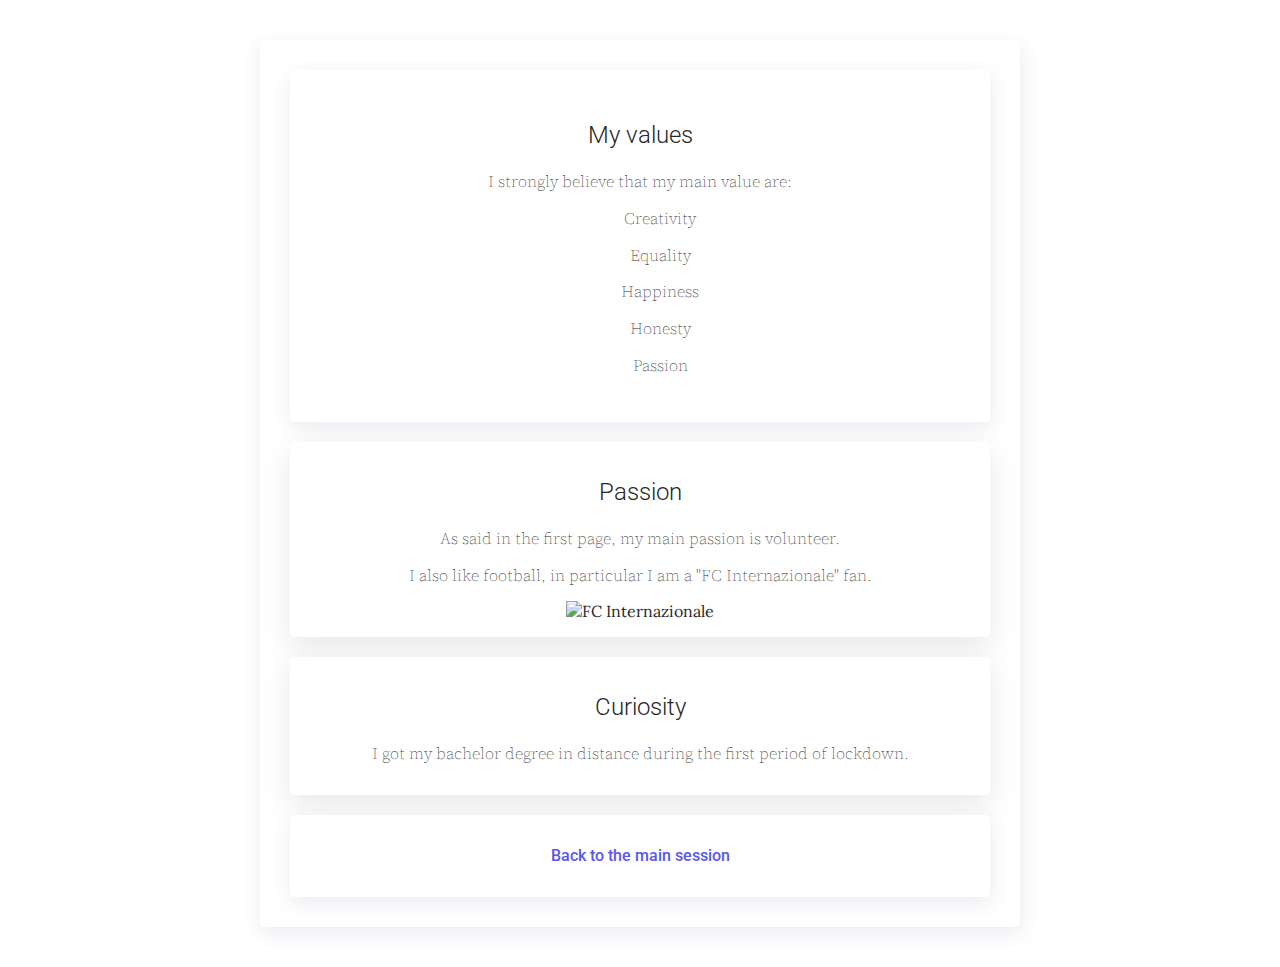
==== curiosity.html @ 58c12ed8 "Add files via upload" ====
<!DOCTYPE html>
<html>
<head>
	<title>Roberta Introini's profile</title>
	<meta name="description" content="This is the profile of Roberta">
	<meta charset="utf-8">
	<link href="https://fonts.googleapis.com/css2?family=Lora:wght@500&family=Roboto:wght@500&family=Source+Serif+Pro&display=swap" rel="stylesheet">
	<link rel="stylesheet" type="text/css" href="style.css">
	<link rel="stylesheet" type="text/css" href="https://use.fontaweome.com/releases/v5.2.0/css/all.css" integrity="sha384-hWVjflwFxL6sNzntih27bfxkr27PmbbK/iSvJ+a4+0owXq79v+lsFkW54b0GbiDQ" crossorigin="anonymous">
</head>
<body>
	<div class="container";>

		<div class="class-white">
			<h2>My values</h2>
			<p>
			I strongly believe that my main value are:
			</p>
			<ul class="list-justified">
					<p>Creativity</p>
					<p>Equality</p>
					<p>Happiness</p>
					<p>Honesty</p>
					<p>Passion</p>
			</ul>
		</div>

		<div class="card-white" >
			<h2>Passion</h2>
			<p>As said in the first page, my main passion is volunteer.</p>
			<p>I also like football, in particular I am a "FC Internazionale" fan. </p>
			<img src="images/inter.png" id="InterPic" alt="FC Internazionale">
		</div>

		<div class="card-white" >
			<h2>Curiosity</h2>
			<p>I got my bachelor degree in distance during the first period of lockdown.</p>
		</div>

	<div>
		<a href="index.html">Back to the main session</a>
	</div>
		
	</div>
</body>
</html>
---- style.css ----
/* Colors and fonts */
body	{
	background: rgb(#DBDBDB);
	color: rgb(40, 40, 40);
	font-family: 'Lora', sans-serif;
	font-size: 16px;
	font-weight: 200;
	text-align: center;
	line-height: 1.3;
}

h1, h2, h3	{
	font-family: 'Roboto', sans-serif;
	font-weight: 500;
}
p {
	font-family: 'Source Serif Pro', serif;
}
h1	{
	color: rgb(30, 30,30);
	font-size: 28px;
	font-weight: 850;
	letter-spacing: 5px;
	text-transform: uppercase;
}

h2	{
	color: rgb(100, 100, 100)
	font-size: 24px;
	font-weight: 300;
}

a	{
	font-family: 'Roboto', sans-serif;
	text-decoration: none;
	color: #5858ED;
	font-weight: 500;
	font-size: 16px;
}


a:hover {
	color: black;
}   

div {
	background: white;
	padding: 30px;
	border: 0px solid black; 
	margin: 0px;
	border-radius: 4px;
	box-shadow: 1px 6px 20px rgba(60, 60, 120, 0.1);
}

/* Custom design with class (99% of your design) */
.container {
	width: 700px;
	margin: 40px auto;
}

@media (max-width: 760px) {
	.container {
		width: 600px;
	}
}

@media (max-width: 500px) {
	.container {
		width: 400px;
	}
}

.card-white {
	background-color: white;
	padding: 15px;
	box-shadow: 0px 10px 30px rgba(30,30,30,0.1);
	border-radius: 4px;
	margin: 20px 0px;
	text-align: center;
}

.btn-blue {
	background-color: #5858ED;
	color: white;
	padding: 15px 20px;
	border-radius: 4px;
}

.btn-blue:hover {
	background-color: #5858ED;
}

.img-circle {
	border-radius: 50%; 
	width: 40px;
	height: 40px;
	}

.img-oval {
	border-radius: 40%;
	width: 160px;
	height: 190px;
}

.img-square {
	width: 40px;
	height: 40px;
}

.img-rect {
	width: 65px;
	height: 40px;
}

.list-inline {
	list-style: none;
	padding-left: 0px;
}

.list-inline li {
	display: inline;
	padding: 15px;
}

.list-inline i {
	font-size: 50px;
	color: rgb(230, 230, 230);
}

.list-inline i:hover {
	color: #212161;
}

#introduction p {
	margin-bottom: 40px;
}

#os {
	width: 100px;
	height: 40px;
}

.txt p {
	background-color: white;
	padding: 15px;
	box-shadow: 0px 10px 30px rgba(30,30,30,0.1);
	border-radius: 4px;
	margin: 20px 10px;
	text-align: justify;
}
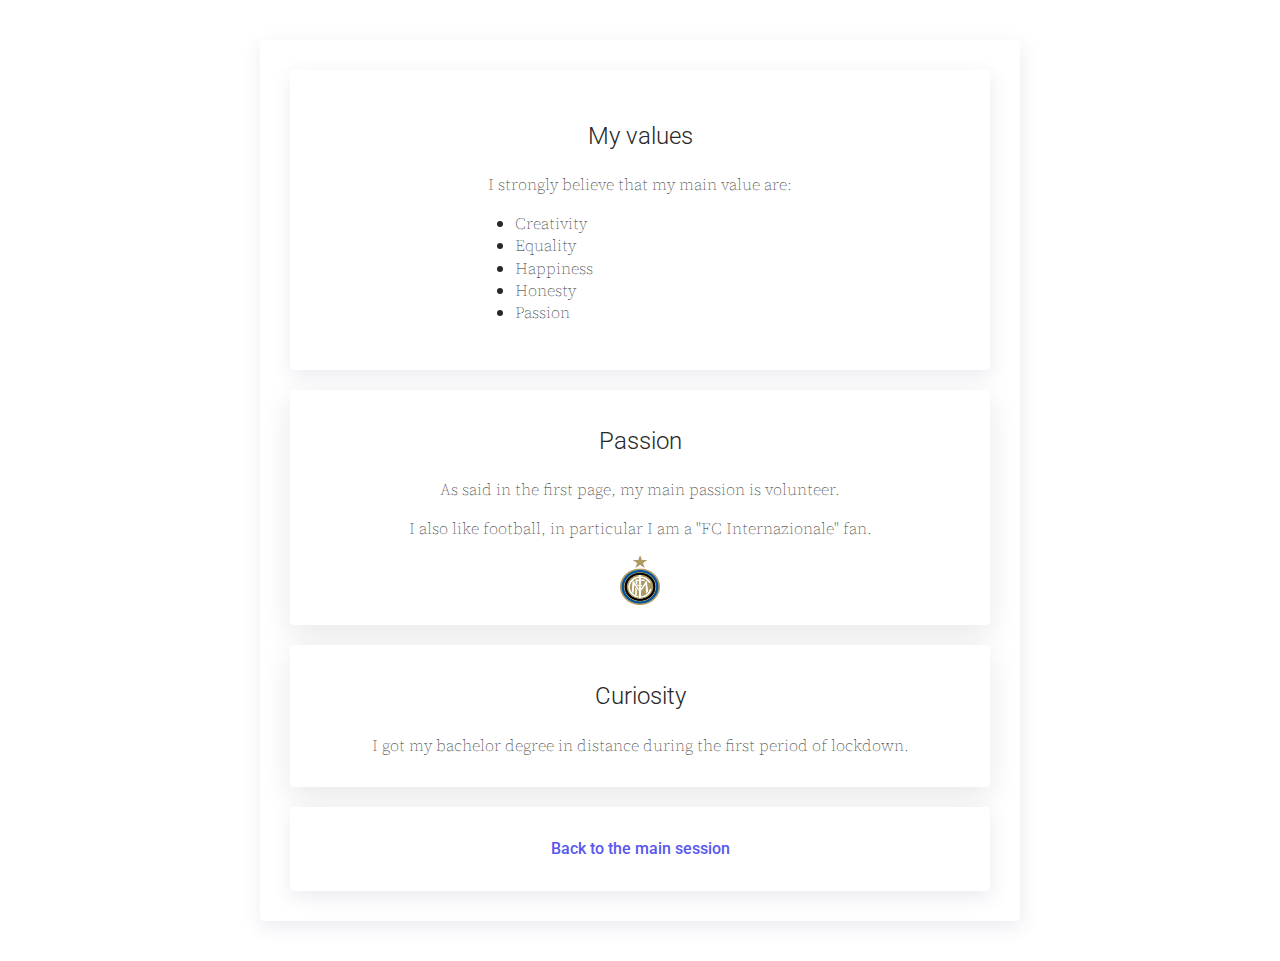
==== commit 39ca0e06: "Add files via upload" ====
--- a/curiosity.html
+++ b/curiosity.html
@@ -16,12 +16,12 @@
 			<p>
 			I strongly believe that my main value are:
 			</p>
-			<ul class="list-justified">
-					<p>Creativity</p>
-					<p>Equality</p>
-					<p>Happiness</p>
-					<p>Honesty</p>
-					<p>Passion</p>
+			<ul>
+					<li class="list-justified">Creativity</li>
+					<li class="list-justified">Equality</li>
+					<li class="list-justified">Happiness</li>
+					<li class="list-justified">Honesty</li>
+					<li class="list-justified">Passion</li>
 			</ul>
 		</div>
 
--- a/style.css
+++ b/style.css
@@ -6,16 +6,18 @@
 	font-size: 16px;
 	font-weight: 200;
 	text-align: center;
-	line-height: 1.3;
+	line-height: 1.4;
 }
 
 h1, h2, h3	{
 	font-family: 'Roboto', sans-serif;
 	font-weight: 500;
 }
+
 p {
 	font-family: 'Source Serif Pro', serif;
 }
+
 h1	{
 	color: rgb(30, 30,30);
 	font-size: 28px;
@@ -52,7 +54,7 @@
 	box-shadow: 1px 6px 20px rgba(60, 60, 120, 0.1);
 }
 
-/* Custom design with class (99% of your design) */
+/* Custom design with class */
 .container {
 	width: 700px;
 	margin: 40px auto;
@@ -131,6 +133,14 @@
 	color: #212161;
 }
 
+.list-justified {
+	text-align: justify;
+	margin: 0px 155px;
+	font-family: 'Source Serif Pro', serif;
+	line-height: 1.4;
+	font-size: 16px;
+}
+
 #introduction p {
 	margin-bottom: 40px;
 }
@@ -139,6 +149,12 @@
 	width: 100px;
 	height: 40px;
 }
+
+#InterPic {
+	width: 40px;
+	height: 50px;
+}
+
 
 .txt p {
 	background-color: white;
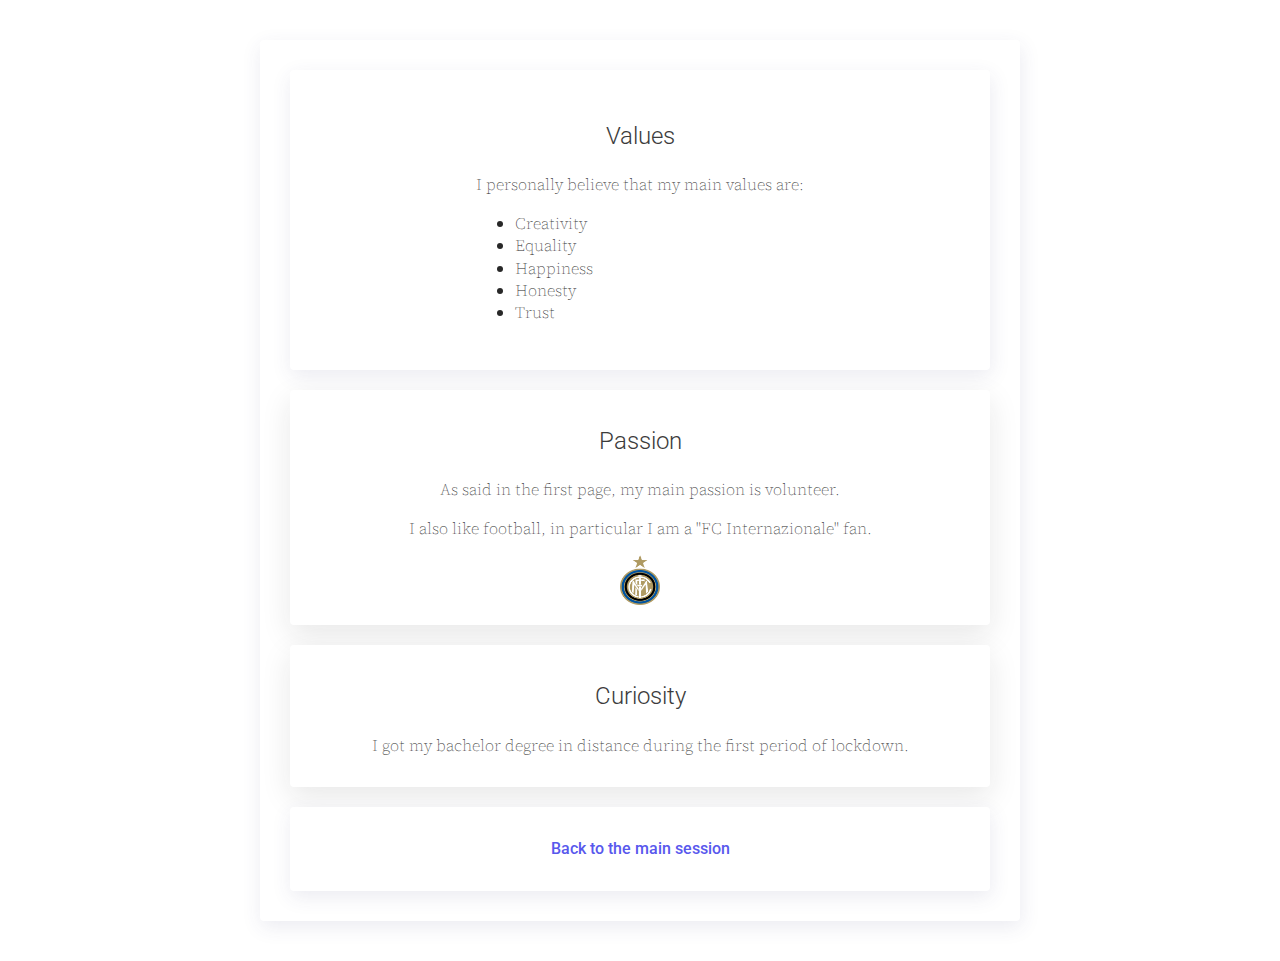
==== commit 061d725e: "Add files via upload" ====
--- a/curiosity.html
+++ b/curiosity.html
@@ -12,16 +12,16 @@
 	<div class="container";>
 
 		<div class="class-white">
-			<h2>My values</h2>
+			<h2>Values</h2>
 			<p>
-			I strongly believe that my main value are:
+			I personally believe that my main values are:
 			</p>
 			<ul>
 					<li class="list-justified">Creativity</li>
 					<li class="list-justified">Equality</li>
 					<li class="list-justified">Happiness</li>
 					<li class="list-justified">Honesty</li>
-					<li class="list-justified">Passion</li>
+					<li class="list-justified">Trust</li>
 			</ul>
 		</div>
 
--- a/style.css
+++ b/style.css
@@ -19,7 +19,7 @@
 }
 
 h1	{
-	color: rgb(30, 30,30);
+	color: rgb(40, 40, 40);
 	font-size: 28px;
 	font-weight: 850;
 	letter-spacing: 5px;
@@ -27,7 +27,7 @@
 }
 
 h2	{
-	color: rgb(100, 100, 100)
+	color: rgb(60, 60, 60);
 	font-size: 24px;
 	font-weight: 300;
 }
@@ -163,7 +163,4 @@
 	border-radius: 4px;
 	margin: 20px 10px;
 	text-align: justify;
-}
-
-
-
+}